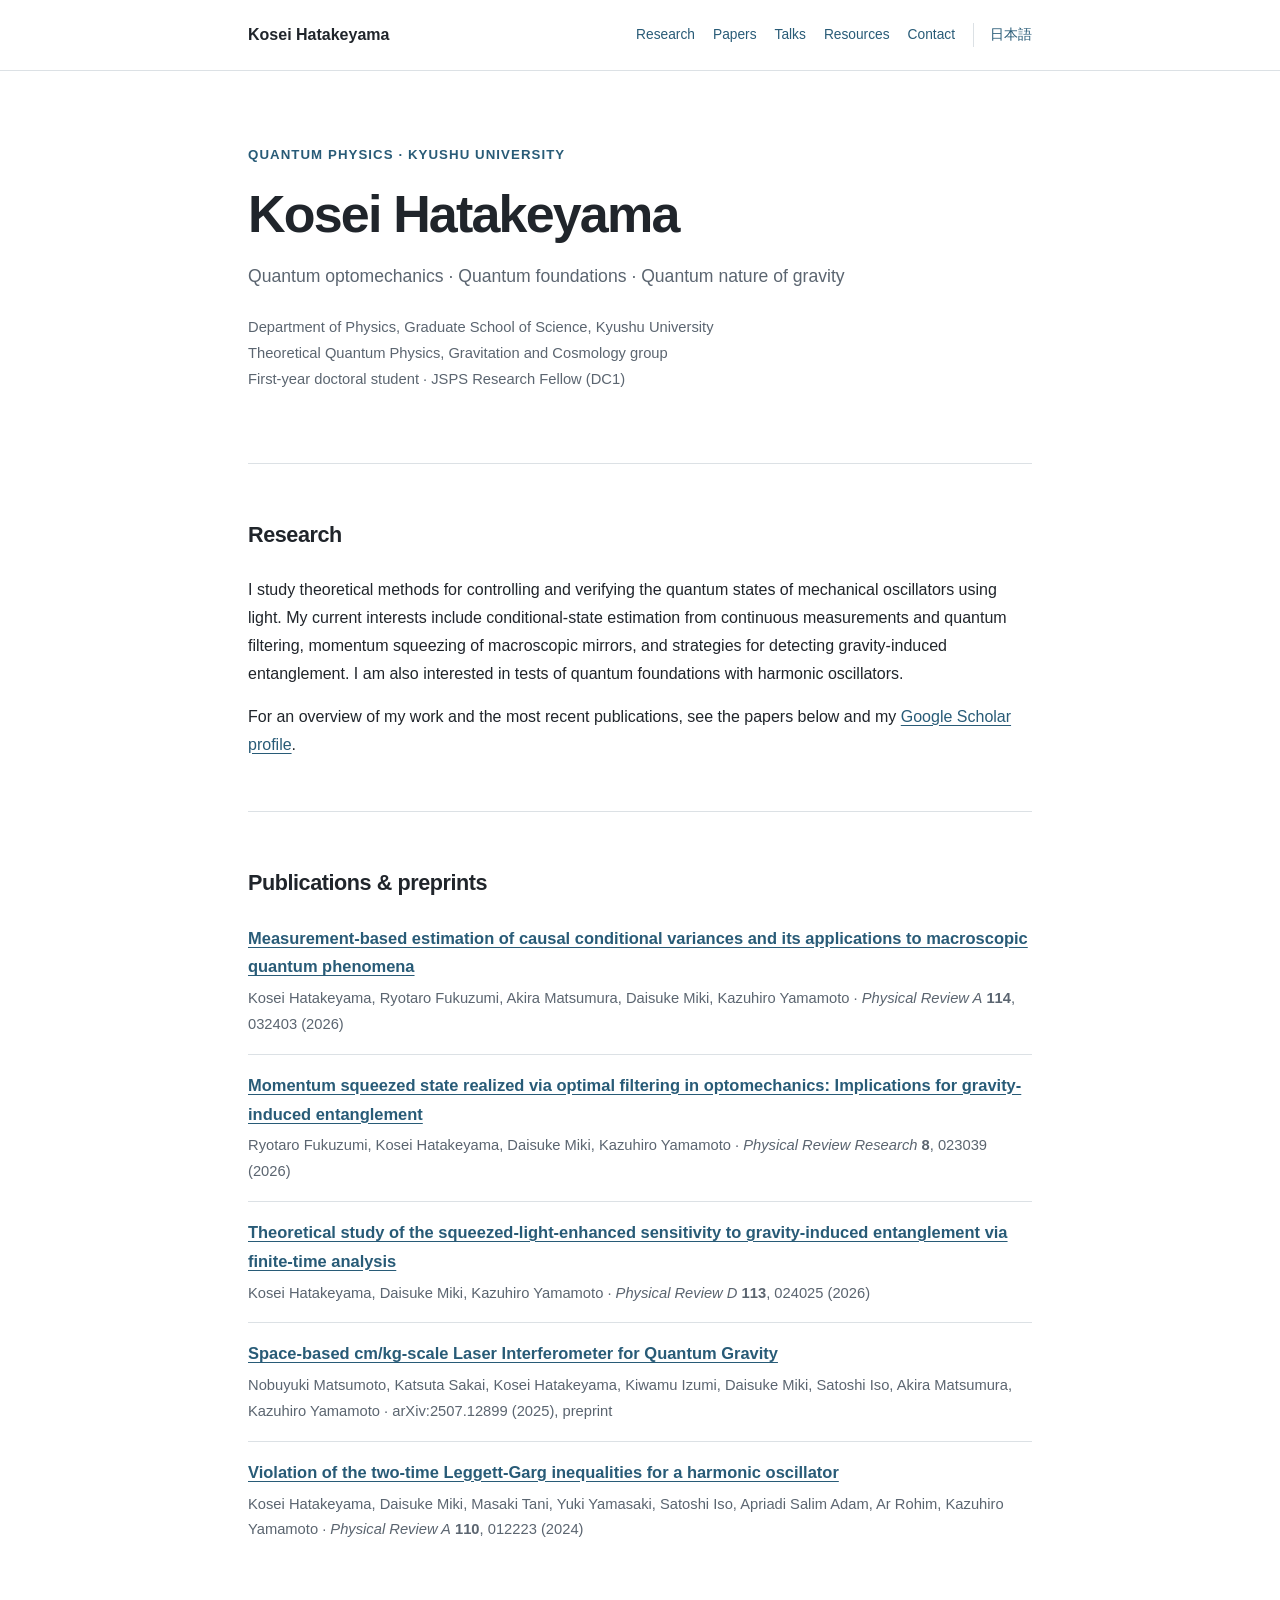
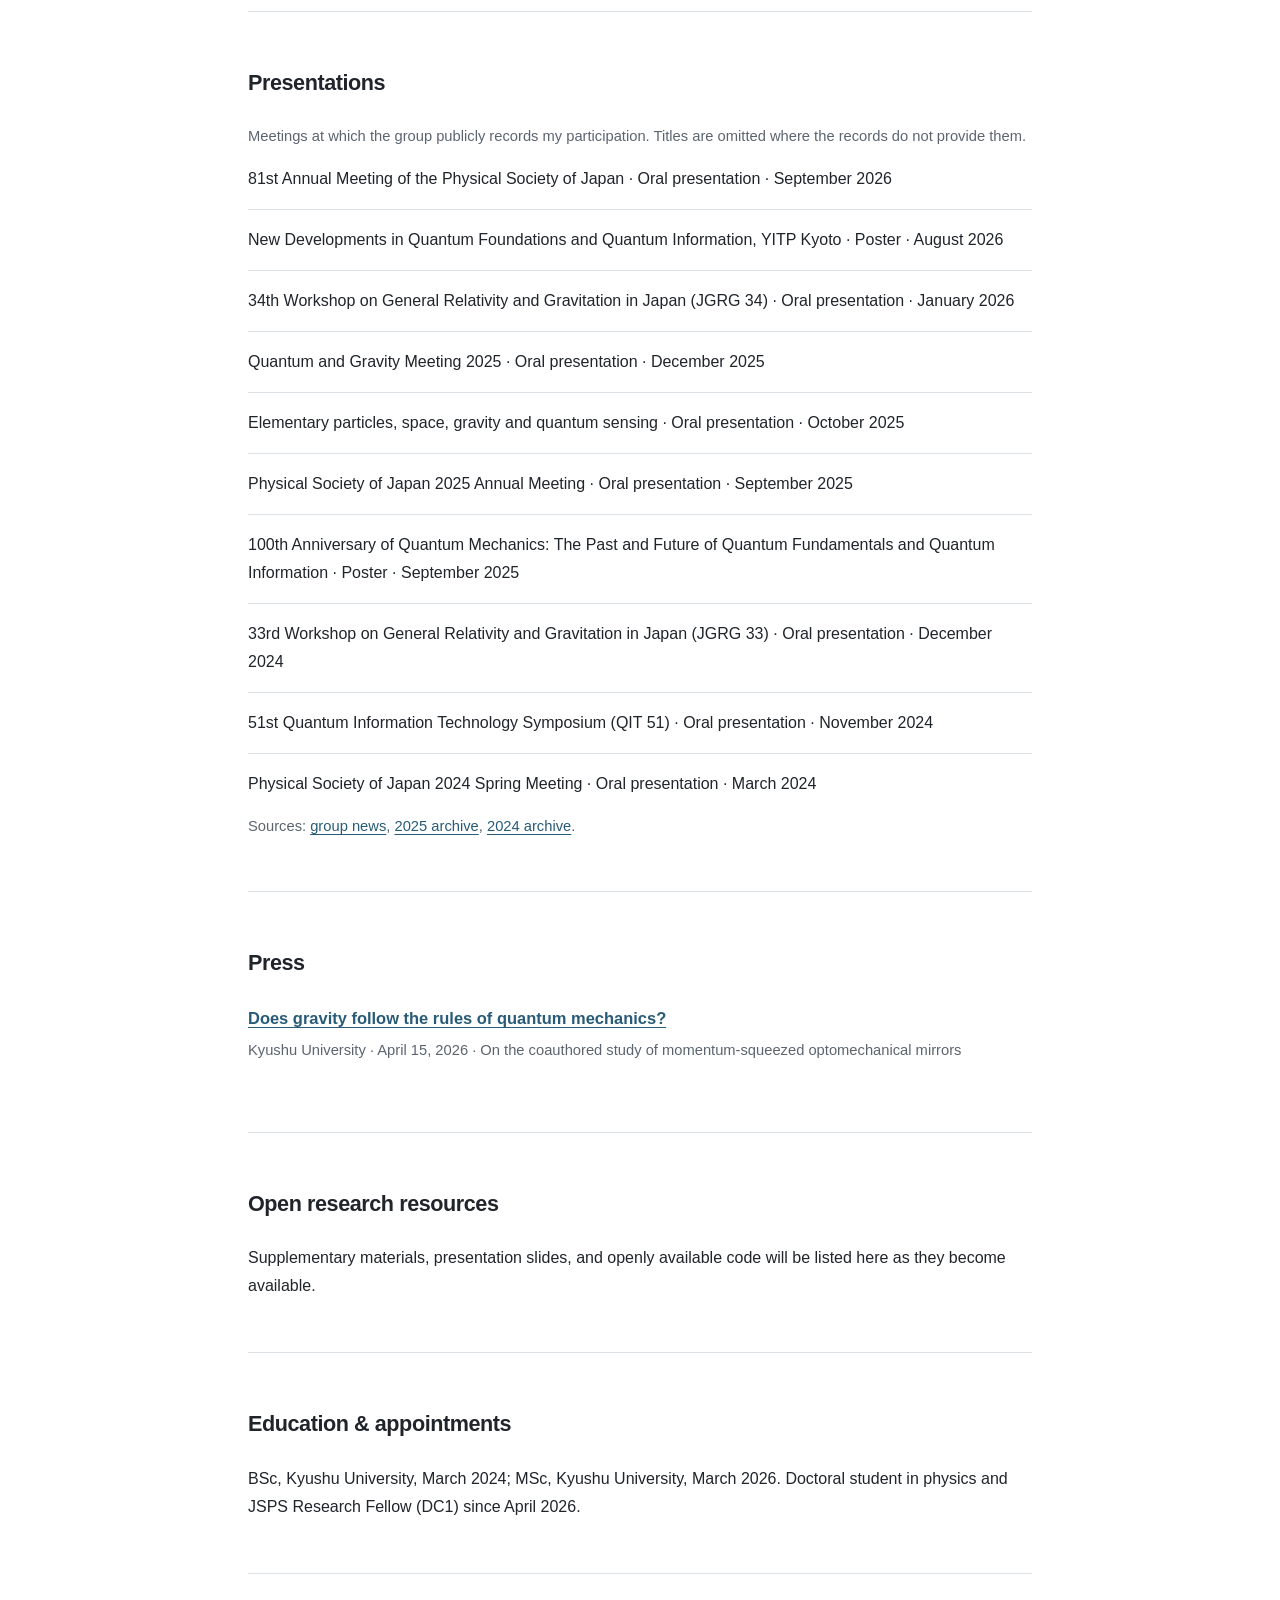
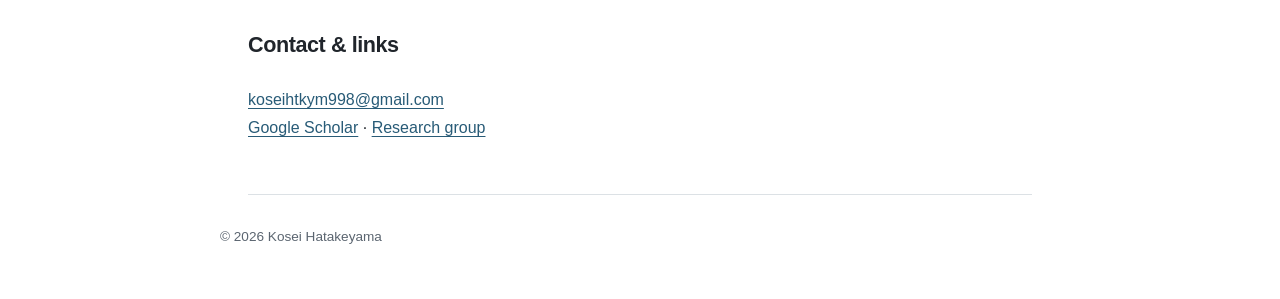
==== en/index.html @ ce15f423 "Add English research homepage" ====
<!doctype html>
<html lang="en">
<head>
<meta charset="utf-8"><meta name="viewport" content="width=device-width, initial-scale=1">
<title>Kosei Hatakeyama | Quantum Optomechanics &amp; Foundations | Kyushu University</title>
<meta name="description" content="Research website of Kosei Hatakeyama at Kyushu University. Quantum optomechanics, macroscopic quantum states, tests of quantum gravity, publications, talks, and open research resources.">
<link rel="canonical" href="https://Kosei103.github.io/en/"><link rel="alternate" hreflang="ja" href="https://Kosei103.github.io/"><link rel="alternate" hreflang="en" href="https://Kosei103.github.io/en/">
<link rel="stylesheet" href="../style.css">
</head><body>
<header class="top"><div class="wrap"><a class="brand" href="/en/">Kosei Hatakeyama</a><nav class="nav" aria-label="Main navigation"><a href="#research">Research</a><a href="#publications">Papers</a><a href="#talks">Talks</a><a href="#resources">Resources</a><a href="#contact">Contact</a><a class="lang" href="/" lang="ja">日本語</a></nav></div></header>
<main class="wrap"><section class="hero"><div class="eyebrow">Quantum physics · Kyushu University</div><h1>Kosei Hatakeyama</h1><p class="lead">Quantum optomechanics · Quantum foundations · Quantum nature of gravity</p><p class="meta">Department of Physics, Graduate School of Science, Kyushu University<br>Theoretical Quantum Physics, Gravitation and Cosmology group<br>First-year doctoral student · JSPS Research Fellow (DC1)</p></section>
<section class="section" id="research"><h2>Research</h2><p>I study theoretical methods for controlling and verifying the quantum states of mechanical oscillators using light. My current interests include conditional-state estimation from continuous measurements and quantum filtering, momentum squeezing of macroscopic mirrors, and strategies for detecting gravity-induced entanglement. I am also interested in tests of quantum foundations with harmonic oscillators.</p><p>For an overview of my work and the most recent publications, see the papers below and my <a href="https://scholar.google.com/citations?user=Q-Be8_AAAAAJ&amp;hl=ja">Google Scholar profile</a>.</p></section>
<section class="section" id="publications"><h2>Publications &amp; preprints</h2><ul class="list">
<li><h3><a href="https://doi.org/10.1103/wp55-8kx3">Measurement-based estimation of causal conditional variances and its applications to macroscopic quantum phenomena</a></h3><div class="detail">Kosei Hatakeyama, Ryotaro Fukuzumi, Akira Matsumura, Daisuke Miki, Kazuhiro Yamamoto · <i>Physical Review A</i> <b>114</b>, 032403 (2026)</div></li>
<li><h3><a href="https://doi.org/10.1103/zrs2-sk28">Momentum squeezed state realized via optimal filtering in optomechanics: Implications for gravity-induced entanglement</a></h3><div class="detail">Ryotaro Fukuzumi, Kosei Hatakeyama, Daisuke Miki, Kazuhiro Yamamoto · <i>Physical Review Research</i> <b>8</b>, 023039 (2026)</div></li>
<li><h3><a href="https://doi.org/10.1103/1mfv-y24t">Theoretical study of the squeezed-light-enhanced sensitivity to gravity-induced entanglement via finite-time analysis</a></h3><div class="detail">Kosei Hatakeyama, Daisuke Miki, Kazuhiro Yamamoto · <i>Physical Review D</i> <b>113</b>, 024025 (2026)</div></li>
<li><h3><a href="https://arxiv.org/abs/2507.12899">Space-based cm/kg-scale Laser Interferometer for Quantum Gravity</a></h3><div class="detail">Nobuyuki Matsumoto, Katsuta Sakai, Kosei Hatakeyama, Kiwamu Izumi, Daisuke Miki, Satoshi Iso, Akira Matsumura, Kazuhiro Yamamoto · arXiv:2507.12899 (2025), preprint</div></li>
<li><h3><a href="https://doi.org/10.1103/PhysRevA.110.012223">Violation of the two-time Leggett-Garg inequalities for a harmonic oscillator</a></h3><div class="detail">Kosei Hatakeyama, Daisuke Miki, Masaki Tani, Yuki Yamasaki, Satoshi Iso, Apriadi Salim Adam, Ar Rohim, Kazuhiro Yamamoto · <i>Physical Review A</i> <b>110</b>, 012223 (2024)</div></li>
</ul></section>
<section class="section" id="talks"><h2>Presentations</h2><p class="detail">Meetings at which the group publicly records my participation. Titles are omitted where the records do not provide them.</p><ul class="list">
<li>81st Annual Meeting of the Physical Society of Japan · Oral presentation · September 2026</li>
<li>New Developments in Quantum Foundations and Quantum Information, YITP Kyoto · Poster · August 2026</li>
<li>34th Workshop on General Relativity and Gravitation in Japan (JGRG 34) · Oral presentation · January 2026</li>
<li>Quantum and Gravity Meeting 2025 · Oral presentation · December 2025</li>
<li>Elementary particles, space, gravity and quantum sensing · Oral presentation · October 2025</li>
<li>Physical Society of Japan 2025 Annual Meeting · Oral presentation · September 2025</li>
<li>100th Anniversary of Quantum Mechanics: The Past and Future of Quantum Fundamentals and Quantum Information · Poster · September 2025</li>
<li>33rd Workshop on General Relativity and Gravitation in Japan (JGRG 33) · Oral presentation · December 2024</li>
<li>51st Quantum Information Technology Symposium (QIT 51) · Oral presentation · November 2024</li>
<li>Physical Society of Japan 2024 Spring Meeting · Oral presentation · March 2024</li>
</ul><p class="detail">Sources: <a href="https://sites.google.com/view/cosmologykyushu/english-site">group news</a>, <a href="https://sites.google.com/view/cosmologykyushu/english-site/past-news">2025 archive</a>, <a href="https://sites.google.com/view/cosmologykyushu/english-site/past-news/past-news-2024">2024 archive</a>.</p></section>
<section class="section" id="press"><h2>Press</h2><ul class="list"><li><h3><a href="https://www.kyushu-u.ac.jp/en/researches/view/381">Does gravity follow the rules of quantum mechanics?</a></h3><div class="detail">Kyushu University · April 15, 2026 · On the coauthored study of momentum-squeezed optomechanical mirrors</div></li></ul></section>
<section class="section" id="resources"><h2>Open research resources</h2><p>Supplementary materials, presentation slides, and openly available code will be listed here as they become available.</p></section>
<section class="section" id="cv"><h2>Education &amp; appointments</h2><p>BSc, Kyushu University, March 2024; MSc, Kyushu University, March 2026. Doctoral student in physics and JSPS Research Fellow (DC1) since April 2026.</p></section>
<section class="section" id="contact"><h2>Contact &amp; links</h2><p><a href="mailto:koseihtkym998@gmail.com">koseihtkym998@gmail.com</a><br><a href="https://scholar.google.com/citations?user=Q-Be8_AAAAAJ&amp;hl=ja">Google Scholar</a> · <a href="https://sites.google.com/view/cosmologykyushu/english-site">Research group</a></p></section></main>
<footer class="wrap footer">© <span id="year">2026</span> Kosei Hatakeyama</footer><script>document.getElementById('year').textContent=new Date().getFullYear()</script>
</body></html>
---- style.css ----
:root{color-scheme:light;--ink:#20252b;--muted:#5b6570;--rule:#dce1e5;--accent:#285b77;--paper:#fff}*{box-sizing:border-box}html{scroll-behavior:smooth}body{margin:0;background:var(--paper);color:var(--ink);font:16px/1.75 -apple-system,BlinkMacSystemFont,"Hiragino Kaku Gothic ProN","Yu Gothic",Meiryo,Arial,sans-serif}a{color:var(--accent);text-underline-offset:.18em}a:hover{text-decoration-thickness:2px}.wrap{max-width:840px;margin:auto;padding:0 28px}.top{border-bottom:1px solid var(--rule)}.top .wrap{display:flex;align-items:center;justify-content:space-between;gap:16px;min-height:70px}.brand{font-size:1rem;font-weight:650;color:var(--ink);text-decoration:none}.nav{display:flex;gap:18px;align-items:center;flex-wrap:wrap;font-size:.86rem}.nav a{text-decoration:none}.lang{border-left:1px solid var(--rule);padding-left:16px}.hero{padding:72px 0 56px;border-bottom:1px solid var(--rule)}.eyebrow{font-size:.83rem;letter-spacing:.08em;text-transform:uppercase;color:var(--accent);font-weight:650}h1{font-size:clamp(2.05rem,6vw,3.25rem);font-weight:650;letter-spacing:-.035em;line-height:1.25;margin:16px 0 14px}h2{font-size:1.35rem;letter-spacing:-.02em;margin:0 0 22px}h3{font-size:1.03rem;margin:0 0 5px}.lead{color:var(--muted);font-size:1.1rem;max-width:620px;margin:0}.meta{margin-top:23px;color:var(--muted);font-size:.92rem}.section{padding:52px 0;border-bottom:1px solid var(--rule)}.section p{margin:0 0 15px}.section p:last-child{margin-bottom:0}.list{list-style:none;padding:0;margin:0}.list li{padding:16px 0;border-top:1px solid var(--rule)}.list li:first-child{border-top:0;padding-top:0}.detail{color:var(--muted);font-size:.92rem}.notice{padding:14px 18px;background:#f3f6f7;color:var(--muted);border-radius:4px}.footer{color:var(--muted);font-size:.85rem;padding:30px 0 50px}@media(max-width:610px){.top .wrap{align-items:flex-start;flex-direction:column;padding-top:16px;padding-bottom:16px;gap:8px}.nav{gap:12px}.hero{padding:52px 0 42px}.section{padding:39px 0}}
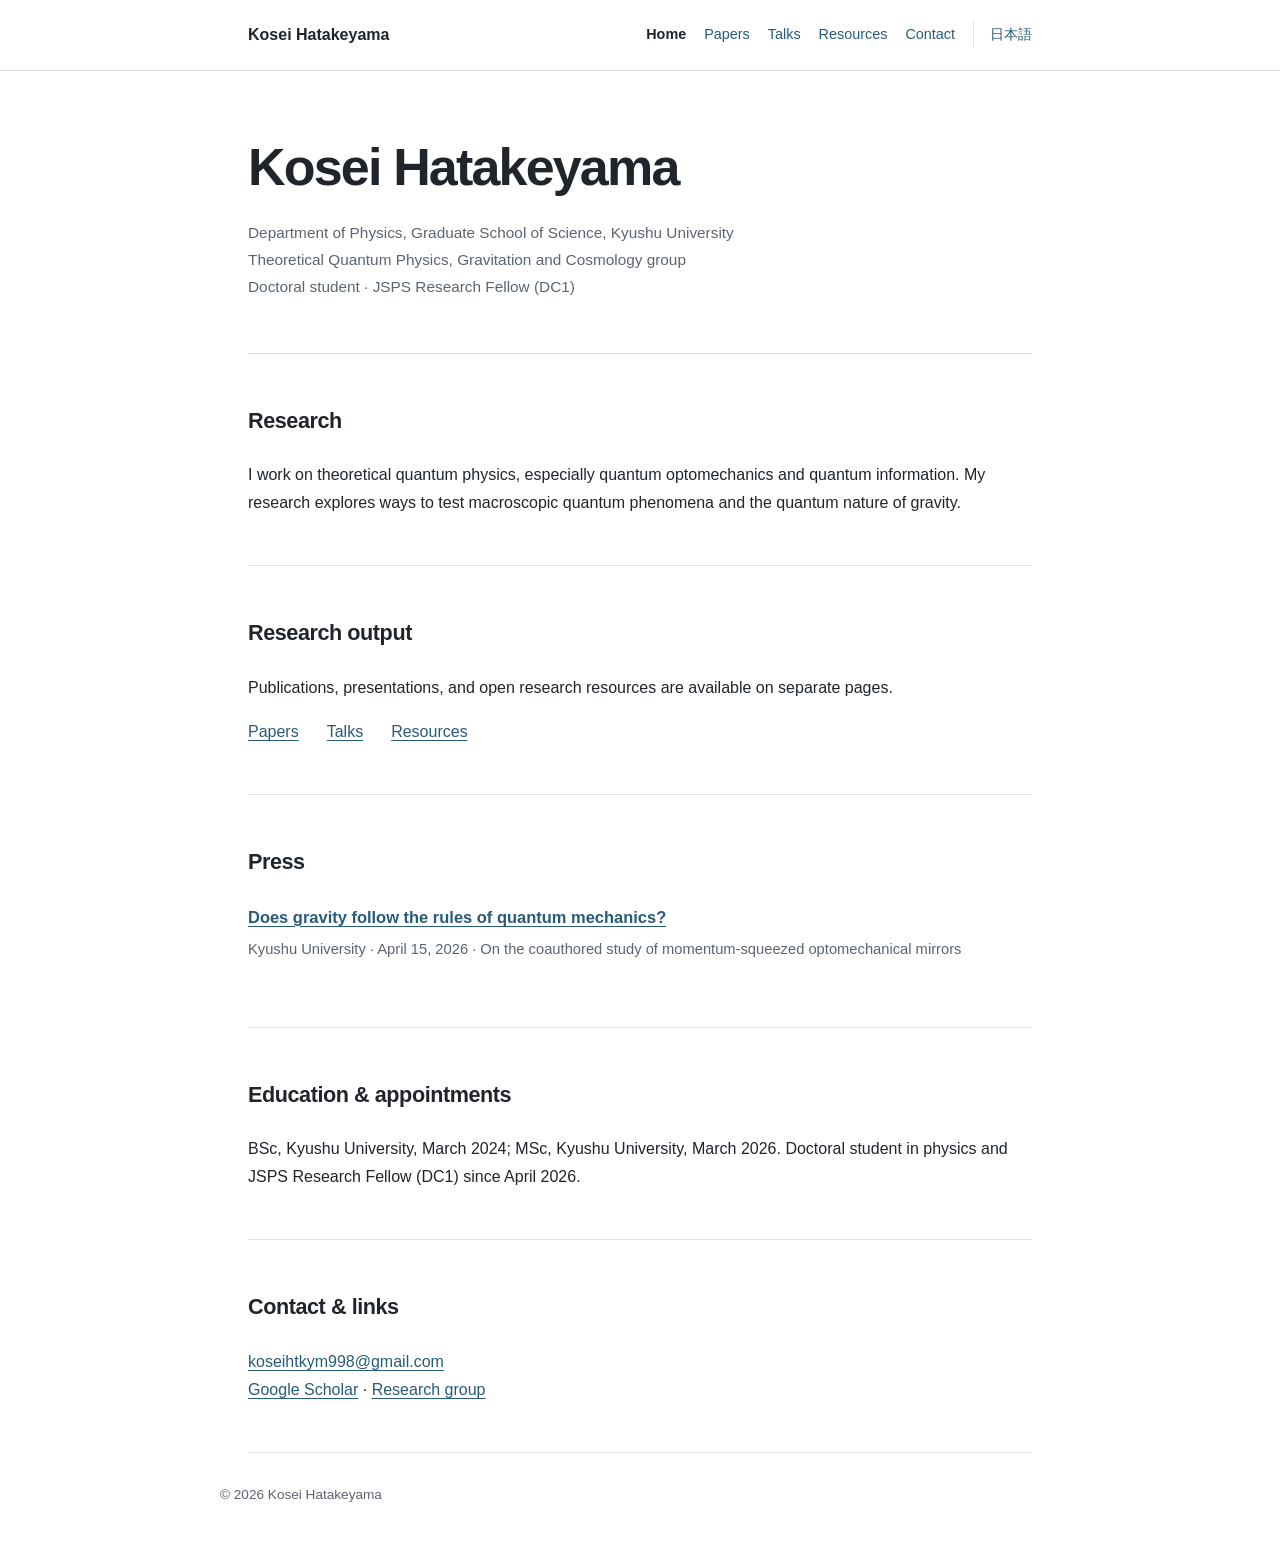
==== commit 11ef29ec: "Update English research homepage" ====
--- a/en/index.html
+++ b/en/index.html
@@ -1,37 +1,25 @@
 <!doctype html>
 <html lang="en">
 <head>
-<meta charset="utf-8"><meta name="viewport" content="width=device-width, initial-scale=1">
-<title>Kosei Hatakeyama | Quantum Optomechanics &amp; Foundations | Kyushu University</title>
-<meta name="description" content="Research website of Kosei Hatakeyama at Kyushu University. Quantum optomechanics, macroscopic quantum states, tests of quantum gravity, publications, talks, and open research resources.">
-<link rel="canonical" href="https://Kosei103.github.io/en/"><link rel="alternate" hreflang="ja" href="https://Kosei103.github.io/"><link rel="alternate" hreflang="en" href="https://Kosei103.github.io/en/">
+<meta charset="utf-8">
+<meta name="viewport" content="width=device-width, initial-scale=1">
+
+<title>Kosei Hatakeyama | Kyushu University</title>
+<meta name="description" content="Research website of Kosei Hatakeyama at Kyushu University. Research, publications, presentations and contact.">
+<link rel="canonical" href="https://kosei103.github.io/en/">
+<link rel="alternate" hreflang="ja" href="https://kosei103.github.io/">
+<link rel="alternate" hreflang="en" href="https://kosei103.github.io/en/">
 <link rel="stylesheet" href="../style.css">
-</head><body>
-<header class="top"><div class="wrap"><a class="brand" href="/en/">Kosei Hatakeyama</a><nav class="nav" aria-label="Main navigation"><a href="#research">Research</a><a href="#publications">Papers</a><a href="#talks">Talks</a><a href="#resources">Resources</a><a href="#contact">Contact</a><a class="lang" href="/" lang="ja">日本語</a></nav></div></header>
-<main class="wrap"><section class="hero"><div class="eyebrow">Quantum physics · Kyushu University</div><h1>Kosei Hatakeyama</h1><p class="lead">Quantum optomechanics · Quantum foundations · Quantum nature of gravity</p><p class="meta">Department of Physics, Graduate School of Science, Kyushu University<br>Theoretical Quantum Physics, Gravitation and Cosmology group<br>First-year doctoral student · JSPS Research Fellow (DC1)</p></section>
-<section class="section" id="research"><h2>Research</h2><p>I study theoretical methods for controlling and verifying the quantum states of mechanical oscillators using light. My current interests include conditional-state estimation from continuous measurements and quantum filtering, momentum squeezing of macroscopic mirrors, and strategies for detecting gravity-induced entanglement. I am also interested in tests of quantum foundations with harmonic oscillators.</p><p>For an overview of my work and the most recent publications, see the papers below and my <a href="https://scholar.google.com/citations?user=Q-Be8_AAAAAJ&amp;hl=ja">Google Scholar profile</a>.</p></section>
-<section class="section" id="publications"><h2>Publications &amp; preprints</h2><ul class="list">
-<li><h3><a href="https://doi.org/10.1103/wp55-8kx3">Measurement-based estimation of causal conditional variances and its applications to macroscopic quantum phenomena</a></h3><div class="detail">Kosei Hatakeyama, Ryotaro Fukuzumi, Akira Matsumura, Daisuke Miki, Kazuhiro Yamamoto · <i>Physical Review A</i> <b>114</b>, 032403 (2026)</div></li>
-<li><h3><a href="https://doi.org/10.1103/zrs2-sk28">Momentum squeezed state realized via optimal filtering in optomechanics: Implications for gravity-induced entanglement</a></h3><div class="detail">Ryotaro Fukuzumi, Kosei Hatakeyama, Daisuke Miki, Kazuhiro Yamamoto · <i>Physical Review Research</i> <b>8</b>, 023039 (2026)</div></li>
-<li><h3><a href="https://doi.org/10.1103/1mfv-y24t">Theoretical study of the squeezed-light-enhanced sensitivity to gravity-induced entanglement via finite-time analysis</a></h3><div class="detail">Kosei Hatakeyama, Daisuke Miki, Kazuhiro Yamamoto · <i>Physical Review D</i> <b>113</b>, 024025 (2026)</div></li>
-<li><h3><a href="https://arxiv.org/abs/2507.12899">Space-based cm/kg-scale Laser Interferometer for Quantum Gravity</a></h3><div class="detail">Nobuyuki Matsumoto, Katsuta Sakai, Kosei Hatakeyama, Kiwamu Izumi, Daisuke Miki, Satoshi Iso, Akira Matsumura, Kazuhiro Yamamoto · arXiv:2507.12899 (2025), preprint</div></li>
-<li><h3><a href="https://doi.org/10.1103/PhysRevA.110.012223">Violation of the two-time Leggett-Garg inequalities for a harmonic oscillator</a></h3><div class="detail">Kosei Hatakeyama, Daisuke Miki, Masaki Tani, Yuki Yamasaki, Satoshi Iso, Apriadi Salim Adam, Ar Rohim, Kazuhiro Yamamoto · <i>Physical Review A</i> <b>110</b>, 012223 (2024)</div></li>
-</ul></section>
-<section class="section" id="talks"><h2>Presentations</h2><p class="detail">Meetings at which the group publicly records my participation. Titles are omitted where the records do not provide them.</p><ul class="list">
-<li>81st Annual Meeting of the Physical Society of Japan · Oral presentation · September 2026</li>
-<li>New Developments in Quantum Foundations and Quantum Information, YITP Kyoto · Poster · August 2026</li>
-<li>34th Workshop on General Relativity and Gravitation in Japan (JGRG 34) · Oral presentation · January 2026</li>
-<li>Quantum and Gravity Meeting 2025 · Oral presentation · December 2025</li>
-<li>Elementary particles, space, gravity and quantum sensing · Oral presentation · October 2025</li>
-<li>Physical Society of Japan 2025 Annual Meeting · Oral presentation · September 2025</li>
-<li>100th Anniversary of Quantum Mechanics: The Past and Future of Quantum Fundamentals and Quantum Information · Poster · September 2025</li>
-<li>33rd Workshop on General Relativity and Gravitation in Japan (JGRG 33) · Oral presentation · December 2024</li>
-<li>51st Quantum Information Technology Symposium (QIT 51) · Oral presentation · November 2024</li>
-<li>Physical Society of Japan 2024 Spring Meeting · Oral presentation · March 2024</li>
-</ul><p class="detail">Sources: <a href="https://sites.google.com/view/cosmologykyushu/english-site">group news</a>, <a href="https://sites.google.com/view/cosmologykyushu/english-site/past-news">2025 archive</a>, <a href="https://sites.google.com/view/cosmologykyushu/english-site/past-news/past-news-2024">2024 archive</a>.</p></section>
+</head>
+<body>
+<header class="top"><div class="wrap"><a class="brand" href="/en/">Kosei Hatakeyama</a><nav class="nav" aria-label="Main navigation"><a href="/en/" aria-current="page">Home</a><a href="/en/publications/">Papers</a><a href="/en/talks/">Talks</a><a href="/en/resources/">Resources</a><a href="/en/#contact">Contact</a><a class="lang" href="/" lang="ja">日本語</a></nav></div></header>
+<main class="wrap">
+<section class="hero"><h1>Kosei Hatakeyama</h1><p class="meta">Department of Physics, Graduate School of Science, Kyushu University<br>Theoretical Quantum Physics, Gravitation and Cosmology group<br>Doctoral student · JSPS Research Fellow (DC1)</p></section>
+<section class="section" id="research"><h2>Research</h2><p>I work on theoretical quantum physics, especially quantum optomechanics and quantum information. My research explores ways to test macroscopic quantum phenomena and the quantum nature of gravity.</p></section>
+<section class="section directory"><h2>Research output</h2><p>Publications, presentations, and open research resources are available on separate pages.</p><ul class="directory-list"><li id="publications"><a href="/en/publications/">Papers</a></li><li id="talks"><a href="/en/talks/">Talks</a></li><li id="resources"><a href="/en/resources/">Resources</a></li></ul></section>
 <section class="section" id="press"><h2>Press</h2><ul class="list"><li><h3><a href="https://www.kyushu-u.ac.jp/en/researches/view/381">Does gravity follow the rules of quantum mechanics?</a></h3><div class="detail">Kyushu University · April 15, 2026 · On the coauthored study of momentum-squeezed optomechanical mirrors</div></li></ul></section>
-<section class="section" id="resources"><h2>Open research resources</h2><p>Supplementary materials, presentation slides, and openly available code will be listed here as they become available.</p></section>
 <section class="section" id="cv"><h2>Education &amp; appointments</h2><p>BSc, Kyushu University, March 2024; MSc, Kyushu University, March 2026. Doctoral student in physics and JSPS Research Fellow (DC1) since April 2026.</p></section>
-<section class="section" id="contact"><h2>Contact &amp; links</h2><p><a href="mailto:koseihtkym998@gmail.com">koseihtkym998@gmail.com</a><br><a href="https://scholar.google.com/citations?user=Q-Be8_AAAAAJ&amp;hl=ja">Google Scholar</a> · <a href="https://sites.google.com/view/cosmologykyushu/english-site">Research group</a></p></section></main>
-<footer class="wrap footer">© <span id="year">2026</span> Kosei Hatakeyama</footer><script>document.getElementById('year').textContent=new Date().getFullYear()</script>
+<section class="section" id="contact"><h2>Contact &amp; links</h2><p><a href="mailto:koseihtkym998@gmail.com">koseihtkym998@gmail.com</a><br><a href="https://scholar.google.com/citations?user=Q-Be8_AAAAAJ&amp;hl=ja">Google Scholar</a> · <a href="https://sites.google.com/view/cosmologykyushu/english-site">Research group</a></p></section>
+</main>
+<footer class="wrap footer">© <span id="year">2026</span> Kosei Hatakeyama</footer><script>document.getElementById("year").textContent=new Date().getFullYear()</script>
 </body></html>
--- a/style.css
+++ b/style.css
@@ -1 +1,37 @@
-:root{color-scheme:light;--ink:#20252b;--muted:#5b6570;--rule:#dce1e5;--accent:#285b77;--paper:#fff}*{box-sizing:border-box}html{scroll-behavior:smooth}body{margin:0;background:var(--paper);color:var(--ink);font:16px/1.75 -apple-system,BlinkMacSystemFont,"Hiragino Kaku Gothic ProN","Yu Gothic",Meiryo,Arial,sans-serif}a{color:var(--accent);text-underline-offset:.18em}a:hover{text-decoration-thickness:2px}.wrap{max-width:840px;margin:auto;padding:0 28px}.top{border-bottom:1px solid var(--rule)}.top .wrap{display:flex;align-items:center;justify-content:space-between;gap:16px;min-height:70px}.brand{font-size:1rem;font-weight:650;color:var(--ink);text-decoration:none}.nav{display:flex;gap:18px;align-items:center;flex-wrap:wrap;font-size:.86rem}.nav a{text-decoration:none}.lang{border-left:1px solid var(--rule);padding-left:16px}.hero{padding:72px 0 56px;border-bottom:1px solid var(--rule)}.eyebrow{font-size:.83rem;letter-spacing:.08em;text-transform:uppercase;color:var(--accent);font-weight:650}h1{font-size:clamp(2.05rem,6vw,3.25rem);font-weight:650;letter-spacing:-.035em;line-height:1.25;margin:16px 0 14px}h2{font-size:1.35rem;letter-spacing:-.02em;margin:0 0 22px}h3{font-size:1.03rem;margin:0 0 5px}.lead{color:var(--muted);font-size:1.1rem;max-width:620px;margin:0}.meta{margin-top:23px;color:var(--muted);font-size:.92rem}.section{padding:52px 0;border-bottom:1px solid var(--rule)}.section p{margin:0 0 15px}.section p:last-child{margin-bottom:0}.list{list-style:none;padding:0;margin:0}.list li{padding:16px 0;border-top:1px solid var(--rule)}.list li:first-child{border-top:0;padding-top:0}.detail{color:var(--muted);font-size:.92rem}.notice{padding:14px 18px;background:#f3f6f7;color:var(--muted);border-radius:4px}.footer{color:var(--muted);font-size:.85rem;padding:30px 0 50px}@media(max-width:610px){.top .wrap{align-items:flex-start;flex-direction:column;padding-top:16px;padding-bottom:16px;gap:8px}.nav{gap:12px}.hero{padding:52px 0 42px}.section{padding:39px 0}}
+:root{color-scheme:light;--ink:#20252b;--muted:#5b6570;--rule:#dce1e5;--accent:#285b77;--paper:#fff}
+*{box-sizing:border-box}
+html{scroll-behavior:smooth}
+body{margin:0;background:var(--paper);color:var(--ink);font:16px/1.75 -apple-system,BlinkMacSystemFont,"Hiragino Kaku Gothic ProN","Yu Gothic",Meiryo,Arial,sans-serif}
+a{color:var(--accent);text-underline-offset:.18em}
+a:hover{text-decoration-thickness:2px}
+.wrap{max-width:840px;margin:auto;padding:0 28px}
+.top{border-bottom:1px solid var(--rule)}
+.top .wrap{display:flex;align-items:center;justify-content:space-between;gap:16px;min-height:70px}
+.brand{font-size:1rem;font-weight:650;color:var(--ink);text-decoration:none}
+.nav{display:flex;gap:18px;align-items:center;flex-wrap:wrap;font-size:.9rem}
+.nav a{text-decoration:none}
+.nav a[aria-current=page]{color:var(--ink);font-weight:650}
+.lang{border-left:1px solid var(--rule);padding-left:16px}
+.hero{padding:64px 0 52px;border-bottom:1px solid var(--rule)}
+h1{font-size:clamp(2.05rem,6vw,3.25rem);font-weight:650;letter-spacing:-.035em;line-height:1.25;margin:0 0 20px}
+h2{font-size:1.35rem;letter-spacing:-.02em;margin:0 0 22px}
+h3{font-size:1.03rem;margin:0 0 5px}
+.meta{margin:0;color:var(--muted);font-size:.96rem}
+.section{padding:48px 0;border-bottom:1px solid var(--rule)}
+.section p{margin:0 0 15px}
+.section p:last-child{margin-bottom:0}
+.directory-list{list-style:none;display:flex;flex-wrap:wrap;gap:12px 28px;padding:0;margin:16px 0 0}
+.directory-list li{scroll-margin-top:24px}
+.list{list-style:none;padding:0;margin:0}
+.list li{padding:16px 0;border-top:1px solid var(--rule)}
+.list li:first-child{border-top:0;padding-top:0}
+.list.numbered{list-style:decimal;padding-left:2rem}
+.list.numbered li{padding-left:.35rem}
+.list.numbered li::marker{color:var(--muted);font-variant-numeric:tabular-nums}
+.detail{color:var(--muted);font-size:.92rem}
+.page-head{padding:62px 0 20px}
+.page-head h1{font-size:clamp(1.9rem,5vw,2.7rem);margin:0}
+.subpage-content{padding-top:12px}
+.page-note{margin-bottom:24px!important}
+.footer{color:var(--muted);font-size:.85rem;padding:30px 0 50px}
+@media(max-width:610px){.top .wrap{align-items:flex-start;flex-direction:column;padding-top:16px;padding-bottom:16px;gap:8px}.nav{gap:12px 15px}.hero{padding:48px 0 40px}.section{padding:38px 0}.page-head{padding-top:42px}}
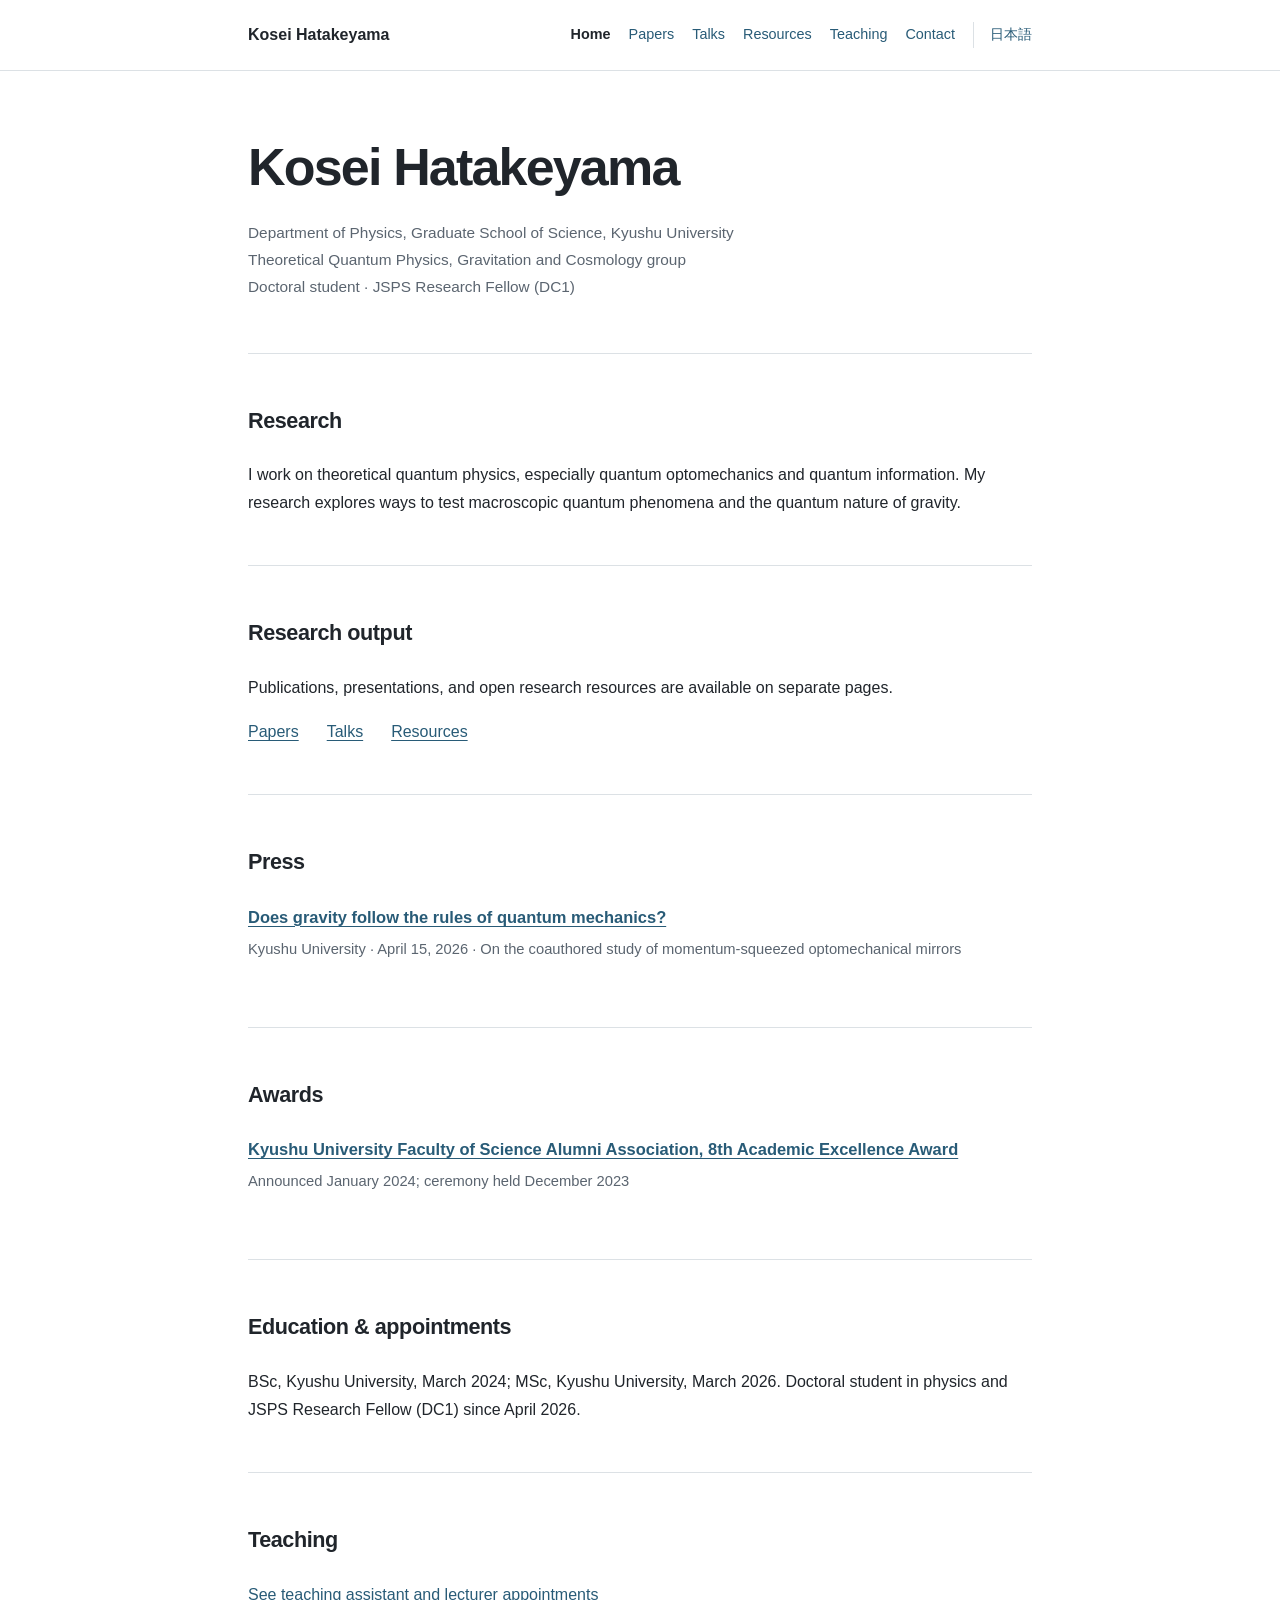
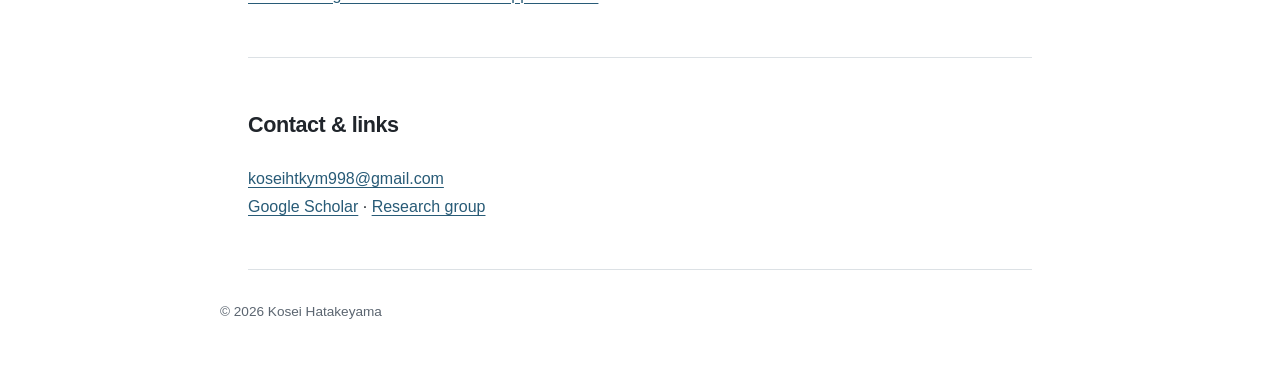
==== commit 0488ecbe: "Add award and teaching link to English home" ====
--- a/en/index.html
+++ b/en/index.html
@@ -12,13 +12,15 @@
 <link rel="stylesheet" href="../style.css">
 </head>
 <body>
-<header class="top"><div class="wrap"><a class="brand" href="/en/">Kosei Hatakeyama</a><nav class="nav" aria-label="Main navigation"><a href="/en/" aria-current="page">Home</a><a href="/en/publications/">Papers</a><a href="/en/talks/">Talks</a><a href="/en/resources/">Resources</a><a href="/en/#contact">Contact</a><a class="lang" href="/" lang="ja">日本語</a></nav></div></header>
+<header class="top"><div class="wrap"><a class="brand" href="/en/">Kosei Hatakeyama</a><nav class="nav" aria-label="Main navigation"><a href="/en/" aria-current="page">Home</a><a href="/en/publications/">Papers</a><a href="/en/talks/">Talks</a><a href="/en/resources/">Resources</a><a href="/en/teaching/">Teaching</a><a href="/en/#contact">Contact</a><a class="lang" href="/" lang="ja">日本語</a></nav></div></header>
 <main class="wrap">
 <section class="hero"><h1>Kosei Hatakeyama</h1><p class="meta">Department of Physics, Graduate School of Science, Kyushu University<br>Theoretical Quantum Physics, Gravitation and Cosmology group<br>Doctoral student · JSPS Research Fellow (DC1)</p></section>
 <section class="section" id="research"><h2>Research</h2><p>I work on theoretical quantum physics, especially quantum optomechanics and quantum information. My research explores ways to test macroscopic quantum phenomena and the quantum nature of gravity.</p></section>
 <section class="section directory"><h2>Research output</h2><p>Publications, presentations, and open research resources are available on separate pages.</p><ul class="directory-list"><li id="publications"><a href="/en/publications/">Papers</a></li><li id="talks"><a href="/en/talks/">Talks</a></li><li id="resources"><a href="/en/resources/">Resources</a></li></ul></section>
 <section class="section" id="press"><h2>Press</h2><ul class="list"><li><h3><a href="https://www.kyushu-u.ac.jp/en/researches/view/381">Does gravity follow the rules of quantum mechanics?</a></h3><div class="detail">Kyushu University · April 15, 2026 · On the coauthored study of momentum-squeezed optomechanical mirrors</div></li></ul></section>
+<section class="section" id="awards"><h2>Awards</h2><ul class="list"><li><h3><a href="https://alumni.sci.kyushu-u.ac.jp/news/news_240115.html">Kyushu University Faculty of Science Alumni Association, 8th Academic Excellence Award</a></h3><div class="detail">Announced January 2024; ceremony held December 2023</div></li></ul></section>
 <section class="section" id="cv"><h2>Education &amp; appointments</h2><p>BSc, Kyushu University, March 2024; MSc, Kyushu University, March 2026. Doctoral student in physics and JSPS Research Fellow (DC1) since April 2026.</p></section>
+<section class="section"><h2>Teaching</h2><p><a href="/en/teaching/">See teaching assistant and lecturer appointments</a></p></section>
 <section class="section" id="contact"><h2>Contact &amp; links</h2><p><a href="mailto:koseihtkym998@gmail.com">koseihtkym998@gmail.com</a><br><a href="https://scholar.google.com/citations?user=Q-Be8_AAAAAJ&amp;hl=ja">Google Scholar</a> · <a href="https://sites.google.com/view/cosmologykyushu/english-site">Research group</a></p></section>
 </main>
 <footer class="wrap footer">© <span id="year">2026</span> Kosei Hatakeyama</footer><script>document.getElementById("year").textContent=new Date().getFullYear()</script>
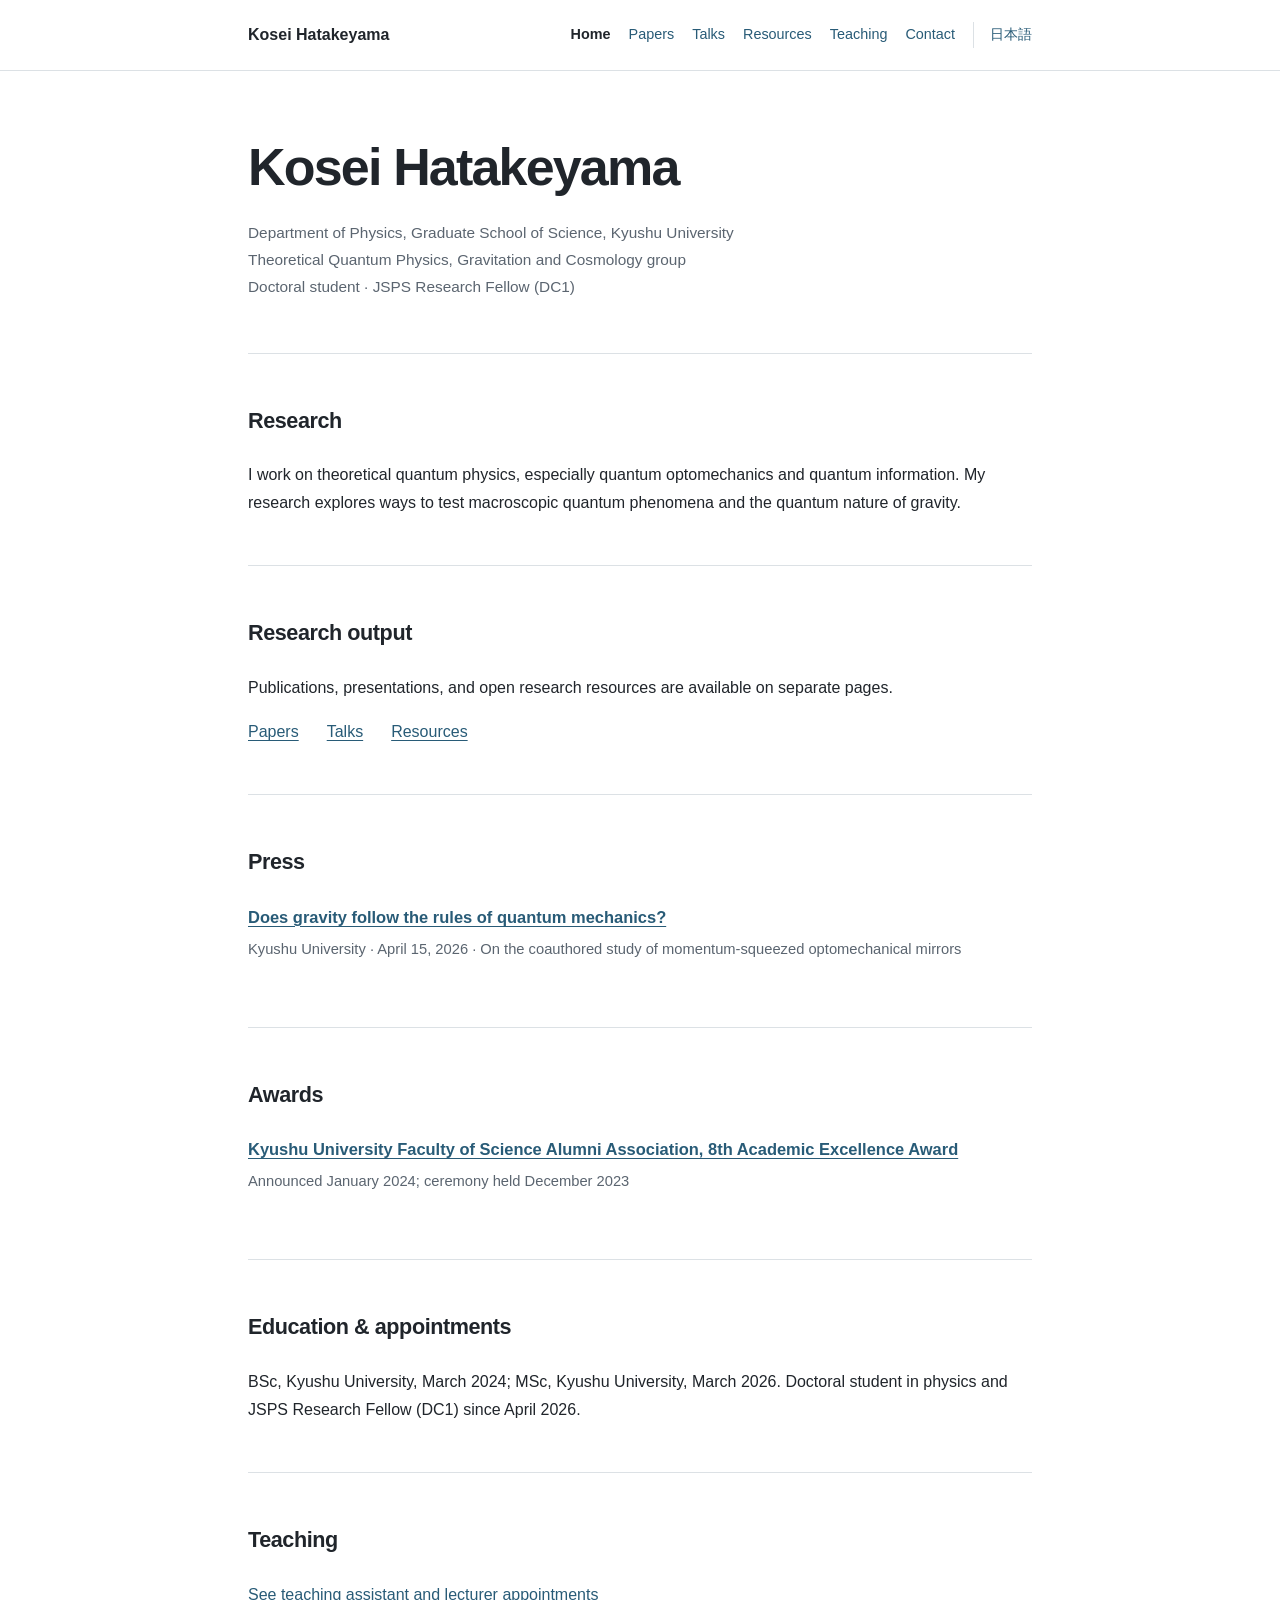
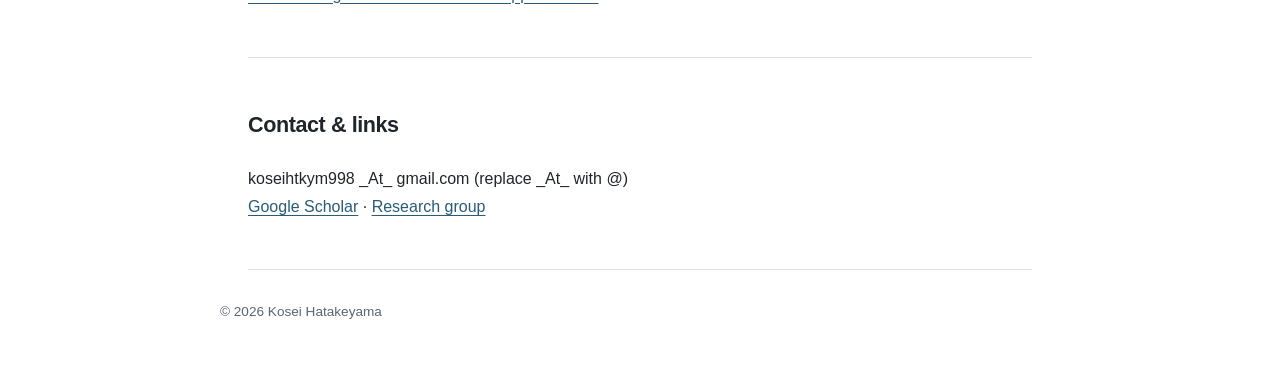
==== commit 9f7a5d9e: "Obfuscate email on English home" ====
--- a/en/index.html
+++ b/en/index.html
@@ -19,9 +19,9 @@
 <section class="section directory"><h2>Research output</h2><p>Publications, presentations, and open research resources are available on separate pages.</p><ul class="directory-list"><li id="publications"><a href="/en/publications/">Papers</a></li><li id="talks"><a href="/en/talks/">Talks</a></li><li id="resources"><a href="/en/resources/">Resources</a></li></ul></section>
 <section class="section" id="press"><h2>Press</h2><ul class="list"><li><h3><a href="https://www.kyushu-u.ac.jp/en/researches/view/381">Does gravity follow the rules of quantum mechanics?</a></h3><div class="detail">Kyushu University · April 15, 2026 · On the coauthored study of momentum-squeezed optomechanical mirrors</div></li></ul></section>
 <section class="section" id="awards"><h2>Awards</h2><ul class="list"><li><h3><a href="https://alumni.sci.kyushu-u.ac.jp/news/news_240115.html">Kyushu University Faculty of Science Alumni Association, 8th Academic Excellence Award</a></h3><div class="detail">Announced January 2024; ceremony held December 2023</div></li></ul></section>
-<section class="section" id="cv"><h2>Education &amp; appointments</h2><p>BSc, Kyushu University, March 2024; MSc, Kyushu University, March 2026. Doctoral student in physics and JSPS Research Fellow (DC1) since April 2026.</p></section>
+<section class="section" id="cv" data-nosnippet><h2>Education &amp; appointments</h2><p>BSc, Kyushu University, March 2024; MSc, Kyushu University, March 2026. Doctoral student in physics and JSPS Research Fellow (DC1) since April 2026.</p></section>
 <section class="section"><h2>Teaching</h2><p><a href="/en/teaching/">See teaching assistant and lecturer appointments</a></p></section>
-<section class="section" id="contact"><h2>Contact &amp; links</h2><p><a href="mailto:koseihtkym998@gmail.com">koseihtkym998@gmail.com</a><br><a href="https://scholar.google.com/citations?user=Q-Be8_AAAAAJ&amp;hl=ja">Google Scholar</a> · <a href="https://sites.google.com/view/cosmologykyushu/english-site">Research group</a></p></section>
+<section class="section" id="contact"><h2>Contact &amp; links</h2><p>koseihtkym998 _At_ gmail.com (replace _At_ with @)<br><a href="https://scholar.google.com/citations?user=Q-Be8_AAAAAJ&amp;hl=ja">Google Scholar</a> · <a href="https://sites.google.com/view/cosmologykyushu/english-site">Research group</a></p></section>
 </main>
 <footer class="wrap footer">© <span id="year">2026</span> Kosei Hatakeyama</footer><script>document.getElementById("year").textContent=new Date().getFullYear()</script>
 </body></html>
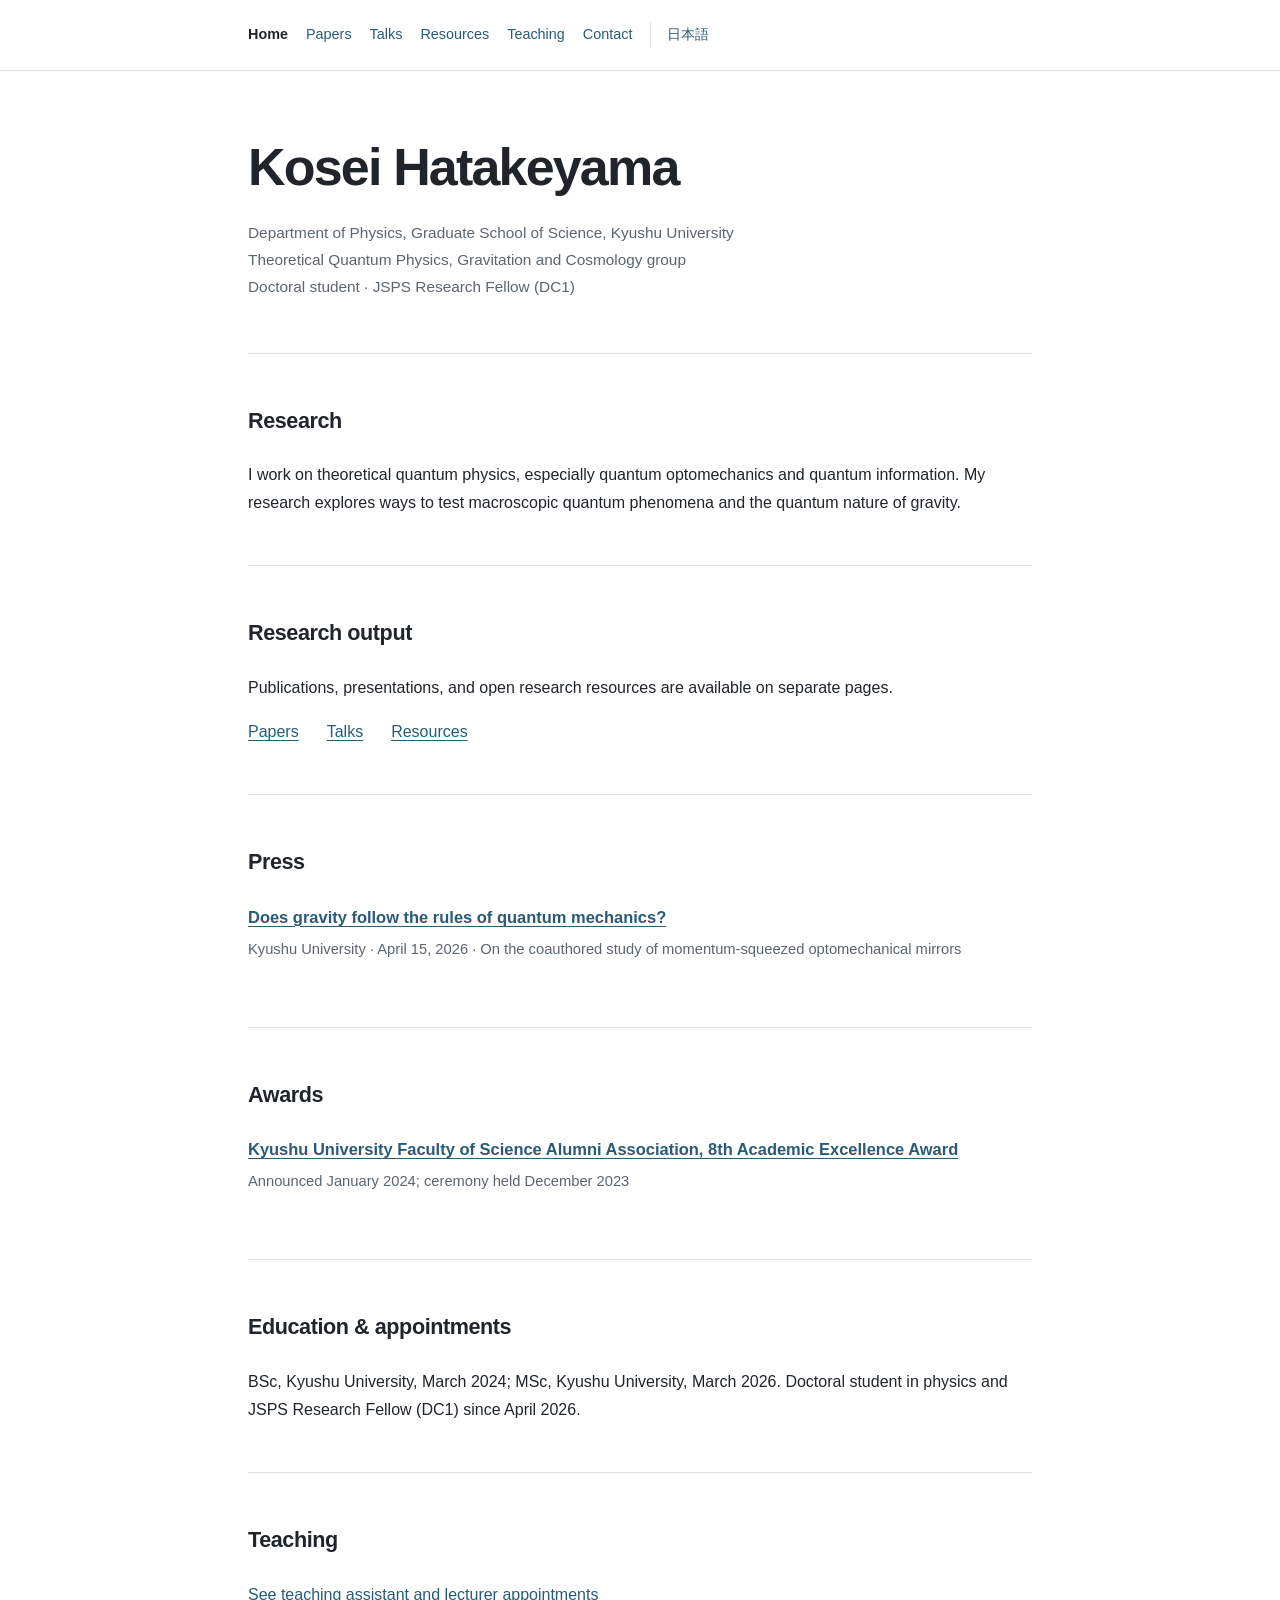
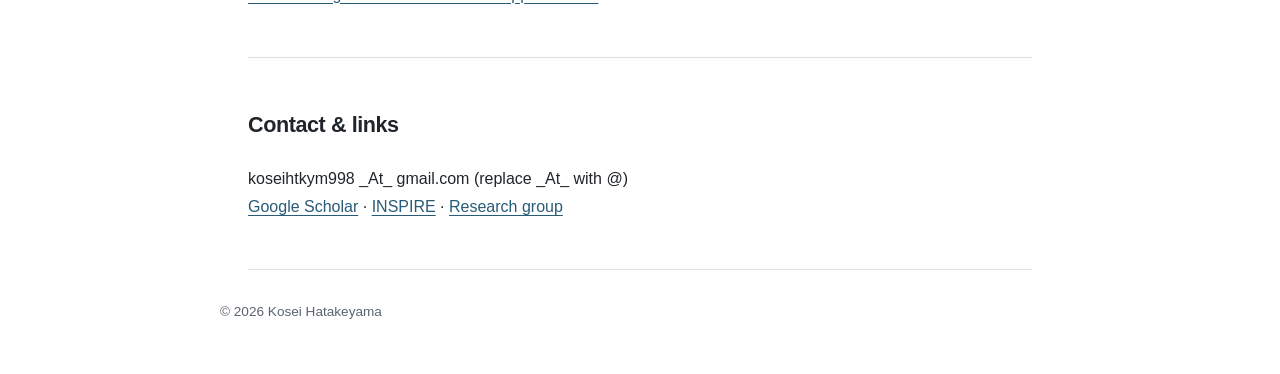
==== commit 219e64f9: "Update en/index.html layout and links" ====
--- a/en/index.html
+++ b/en/index.html
@@ -21,7 +21,7 @@
 <section class="section" id="awards"><h2>Awards</h2><ul class="list"><li><h3><a href="https://alumni.sci.kyushu-u.ac.jp/news/news_240115.html">Kyushu University Faculty of Science Alumni Association, 8th Academic Excellence Award</a></h3><div class="detail">Announced January 2024; ceremony held December 2023</div></li></ul></section>
 <section class="section" id="cv" data-nosnippet><h2>Education &amp; appointments</h2><p>BSc, Kyushu University, March 2024; MSc, Kyushu University, March 2026. Doctoral student in physics and JSPS Research Fellow (DC1) since April 2026.</p></section>
 <section class="section"><h2>Teaching</h2><p><a href="/en/teaching/">See teaching assistant and lecturer appointments</a></p></section>
-<section class="section" id="contact"><h2>Contact &amp; links</h2><p>koseihtkym998 _At_ gmail.com (replace _At_ with @)<br><a href="https://scholar.google.com/citations?user=Q-Be8_AAAAAJ&amp;hl=ja">Google Scholar</a> · <a href="https://sites.google.com/view/cosmologykyushu/english-site">Research group</a></p></section>
+<section class="section" id="contact"><h2>Contact &amp; links</h2><p>koseihtkym998 _At_ gmail.com (replace _At_ with @)<br><a href="https://scholar.google.com/citations?user=Q-Be8_AAAAAJ&amp;hl=ja">Google Scholar</a> · <a href="https://inspirehep.net/authors/2896554">INSPIRE</a> · <a href="https://sites.google.com/view/cosmologykyushu/english-site">Research group</a></p></section>
 </main>
 <footer class="wrap footer">© <span id="year">2026</span> Kosei Hatakeyama</footer><script>document.getElementById("year").textContent=new Date().getFullYear()</script>
 </body></html>
--- a/style.css
+++ b/style.css
@@ -7,7 +7,7 @@
 .wrap{max-width:840px;margin:auto;padding:0 28px}
 .top{border-bottom:1px solid var(--rule)}
 .top .wrap{display:flex;align-items:center;justify-content:space-between;gap:16px;min-height:70px}
-.brand{font-size:1rem;font-weight:650;color:var(--ink);text-decoration:none}
+.brand{display:none}
 .nav{display:flex;gap:18px;align-items:center;flex-wrap:wrap;font-size:.9rem}
 .nav a{text-decoration:none}
 .nav a[aria-current=page]{color:var(--ink);font-weight:650}
